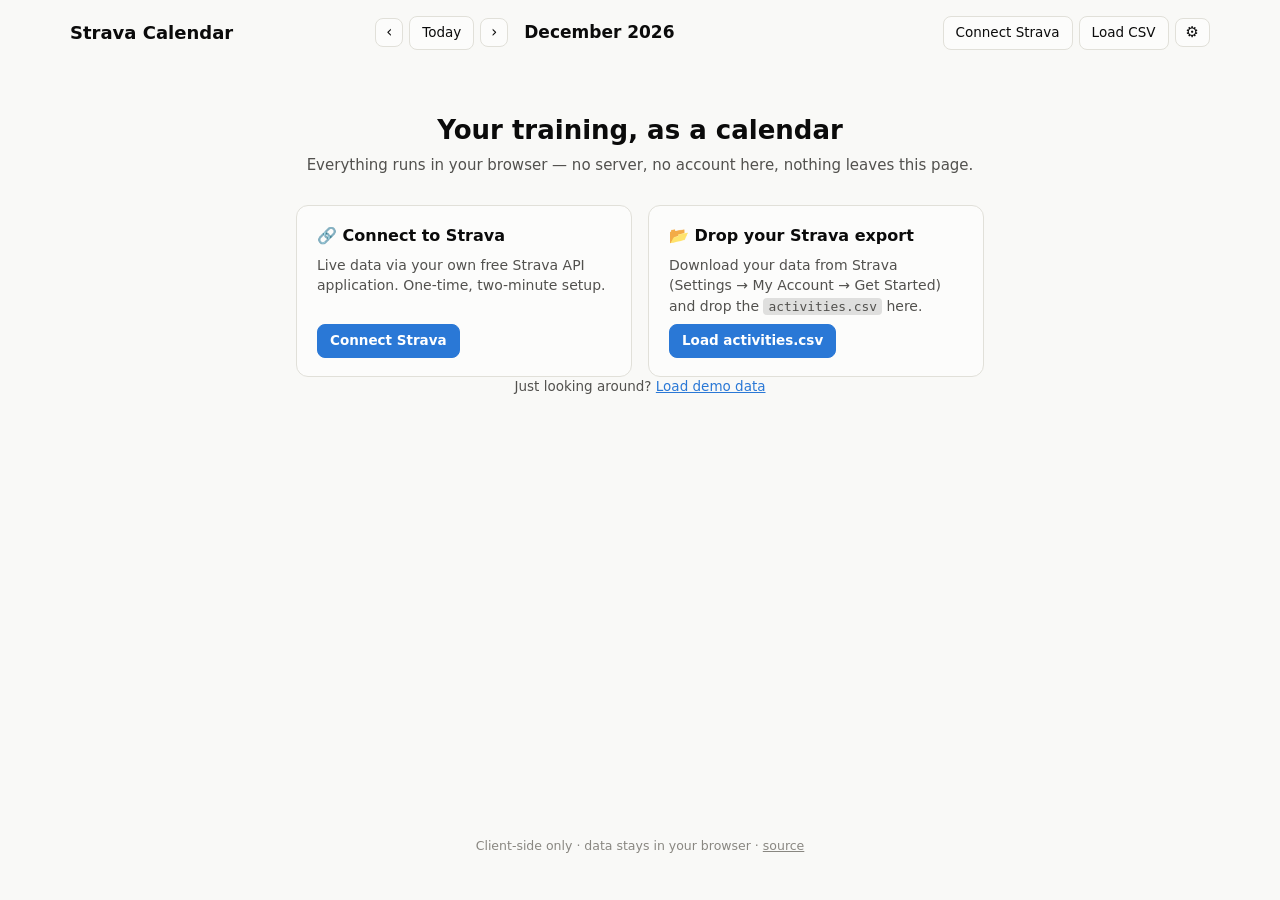
==== index.html @ 4ffb2984 "Add Strava connection diagnostics to Settings Test button reports the athlete, the scopes Strava act" ====
<!DOCTYPE html>
<html lang="en">
<head>
  <meta charset="UTF-8">
  <meta name="viewport" content="width=device-width, initial-scale=1.0">
  <meta name="color-scheme" content="light dark">
  <title>Strava Calendar</title>
  <link rel="stylesheet" href="css/style.css">
  <link rel="icon" href="data:image/svg+xml,%3Csvg xmlns='http://www.w3.org/2000/svg' viewBox='0 0 100 100'%3E%3Ctext y='.9em' font-size='90'%3E%F0%9F%93%85%3C/text%3E%3C/svg%3E">
</head>
<body>
  <div class="app">
    <header class="topbar">
      <div class="topbar-left">
        <h1 class="app-title">Strava Calendar</h1>
        <span class="source-badge" id="source-badge" hidden></span>
      </div>
      <nav class="month-nav" aria-label="Month navigation">
        <button class="btn btn-icon" id="btn-prev" title="Previous month" aria-label="Previous month">&#x2039;</button>
        <button class="btn" id="btn-today">Today</button>
        <button class="btn btn-icon" id="btn-next" title="Next month" aria-label="Next month">&#x203A;</button>
        <h2 class="month-title" id="month-title" aria-live="polite"></h2>
      </nav>
      <div class="topbar-right">
        <button class="btn" id="btn-refresh" title="Re-fetch this month from Strava" hidden>&#x21bb; Refresh</button>
        <button class="btn" id="btn-connect">Connect Strava</button>
        <button class="btn" id="btn-csv">Load CSV</button>
        <button class="btn btn-icon" id="btn-settings" title="Settings" aria-label="Settings">&#x2699;&#xFE0E;</button>
      </div>
    </header>

    <main>
      <section class="empty-state" id="empty-state" hidden>
        <h2>Your training, as a calendar</h2>
        <p>Everything runs in your browser — no server, no account here, nothing leaves this page.</p>
        <div class="empty-cards">
          <div class="empty-card">
            <h3>&#x1F517; Connect to Strava</h3>
            <p>Live data via your own free Strava API application. One-time, two-minute setup.</p>
            <button class="btn btn-primary" id="btn-connect-hero">Connect Strava</button>
          </div>
          <div class="empty-card">
            <h3>&#x1F4C2; Drop your Strava export</h3>
            <p>Download your data from Strava (Settings &#x2192; My Account &#x2192; Get Started) and drop the <code>activities.csv</code> here.</p>
            <button class="btn btn-primary" id="btn-csv-hero">Load activities.csv</button>
          </div>
        </div>
        <p class="empty-footnote">Just looking around? <a href="#" id="link-demo">Load demo data</a></p>
      </section>

      <section id="calendar-section" hidden>
        <div class="legend" id="legend" aria-label="Sport legend"></div>
        <div class="calendar" id="calendar" role="grid" aria-label="Activity calendar"></div>
        <div class="summary" id="summary" aria-label="Monthly totals"></div>
      </section>

      <div class="notice" id="notice" hidden></div>
    </main>

    <footer class="pagefoot">
      <p>Client-side only &#183; data stays in your browser &#183;
        <a href="https://github.com/ChunkLightTuna/Strava-calendar-view">source</a></p>
    </footer>
  </div>

  <div class="drop-overlay" id="drop-overlay" hidden>
    <div class="drop-overlay-inner">Drop <code>activities.csv</code> to load</div>
  </div>

  <input type="file" id="file-input" accept=".csv,text/csv" hidden>

  <dialog class="modal" id="connect-modal">
    <form method="dialog" class="modal-body" id="connect-form">
      <h2>Connect your Strava account</h2>
      <p>Strava's API needs an "application" to authorize against. Because this site has no server,
         you use <strong>your own</strong> free API application — your credentials stay in this browser.</p>
      <ol class="setup-steps">
        <li>Open <a href="https://www.strava.com/settings/api" target="_blank" rel="noopener">strava.com/settings/api</a> and create an application (any name/category).</li>
        <li>Set <strong>Authorization Callback Domain</strong> to <code id="callback-domain"></code></li>
        <li>Copy the Client ID and Client Secret below.</li>
      </ol>
      <label>Client ID
        <input type="text" id="input-client-id" inputmode="numeric" autocomplete="off" required placeholder="e.g. 123456">
      </label>
      <label>Client Secret
        <input type="password" id="input-client-secret" autocomplete="off" required placeholder="40-character hex string">
      </label>
      <p class="modal-hint">Stored only in this browser's localStorage. This page never sends them anywhere except directly to strava.com.</p>
      <div class="modal-actions">
        <button class="btn" value="cancel" formnovalidate>Cancel</button>
        <button class="btn btn-primary" value="connect" id="btn-do-connect">Authorize with Strava</button>
      </div>
    </form>
  </dialog>

  <dialog class="modal" id="settings-modal">
    <form method="dialog" class="modal-body">
      <h2>Settings</h2>
      <label>Units
        <select id="select-units">
          <option value="metric">Kilometers</option>
          <option value="imperial">Miles</option>
        </select>
      </label>
      <label>Week starts on
        <select id="select-week-start">
          <option value="1">Monday</option>
          <option value="0">Sunday</option>
        </select>
      </label>
      <label>Theme
        <select id="select-theme">
          <option value="auto">System</option>
          <option value="light">Light</option>
          <option value="dark">Dark</option>
        </select>
      </label>
      <div class="diag" id="diag-section">
        <button type="button" class="btn" id="btn-diagnostics">Test Strava connection</button>
        <div class="diag-output" id="diag-output" hidden></div>
      </div>
      <div class="modal-actions modal-actions-split">
        <button type="button" class="btn btn-danger" id="btn-disconnect">Disconnect &amp; clear data</button>
        <button class="btn btn-primary" value="close">Done</button>
      </div>
    </form>
  </dialog>

  <dialog class="modal modal-wide" id="detail-modal">
    <div class="modal-body">
      <h2 id="detail-title"></h2>
      <p class="detail-sub" id="detail-sub"></p>
      <div class="detail-map" id="detail-map" hidden></div>
      <div class="detail-stats" id="detail-stats"></div>
      <div class="modal-actions modal-actions-split">
        <a class="btn" id="detail-strava-link" target="_blank" rel="noopener">View on Strava &#x2197;</a>
        <button class="btn btn-primary" id="btn-detail-close">Close</button>
      </div>
    </div>
  </dialog>

  <div class="tooltip" id="tooltip" role="tooltip" hidden></div>

  <script type="module" src="js/app.js"></script>
</body>
</html>
---- css/style.css ----
/* Strava Calendar — client-side static site styles.
   Palette: validated categorical slots; dark values are re-stepped, not flipped. */

:root {
  color-scheme: light;
  --surface-1: #fcfcfb;
  --page: #f9f9f7;
  --text-primary: #0b0b0b;
  --text-secondary: #52514e;
  --text-muted: #898781;
  --grid-line: #e1e0d9;
  --baseline: #c3c2b7;
  --ring: rgba(11, 11, 11, 0.10);
  --accent: #2a78d6;
  --danger: #d03b3b;

  --sport-run: #2a78d6;      /* slot 1 blue */
  --sport-ride: #008300;     /* slot 2 green */
  --sport-paddle: #e87ba4;   /* slot 3 magenta */
  --sport-walk: #eda100;     /* slot 4 yellow */
  --sport-swim: #1baf7a;     /* slot 5 aqua */
  --sport-strength: #eb6834; /* slot 6 orange */
  --sport-winter: #4a3aa7;   /* slot 7 violet */
  --sport-other: #898781;    /* muted */
}

@media (prefers-color-scheme: dark) {
  :root:where(:not([data-theme="light"])) {
    color-scheme: dark;
    --surface-1: #1a1a19;
    --page: #0d0d0d;
    --text-primary: #ffffff;
    --text-secondary: #c3c2b7;
    --text-muted: #898781;
    --grid-line: #2c2c2a;
    --baseline: #383835;
    --ring: rgba(255, 255, 255, 0.10);
    --accent: #3987e5;
    --danger: #e66767;

    --sport-run: #3987e5;
    --sport-ride: #008300;
    --sport-paddle: #d55181;
    --sport-walk: #c98500;
    --sport-swim: #199e70;
    --sport-strength: #d95926;
    --sport-winter: #9085e9;
    --sport-other: #898781;
  }
}
:root[data-theme="dark"] {
  color-scheme: dark;
  --surface-1: #1a1a19;
  --page: #0d0d0d;
  --text-primary: #ffffff;
  --text-secondary: #c3c2b7;
  --text-muted: #898781;
  --grid-line: #2c2c2a;
  --baseline: #383835;
  --ring: rgba(255, 255, 255, 0.10);
  --accent: #3987e5;
  --danger: #e66767;

  --sport-run: #3987e5;
  --sport-ride: #008300;
  --sport-paddle: #d55181;
  --sport-walk: #c98500;
  --sport-swim: #199e70;
  --sport-strength: #d95926;
  --sport-winter: #9085e9;
  --sport-other: #898781;
}

* { box-sizing: border-box; }

body {
  margin: 0;
  font-family: system-ui, -apple-system, "Segoe UI", sans-serif;
  background: var(--page);
  color: var(--text-primary);
  font-size: 15px;
  line-height: 1.45;
}

.app {
  max-width: 1180px;
  margin: 0 auto;
  padding: 16px 20px 32px;
  display: flex;
  flex-direction: column;
  min-height: 100vh;
}

main { flex: 1; }

a { color: var(--accent); }

/* ---------- top bar ---------- */

.topbar {
  display: flex;
  align-items: center;
  gap: 16px;
  flex-wrap: wrap;
  padding-bottom: 14px;
}

.topbar-left { display: flex; align-items: center; gap: 10px; }
.app-title { font-size: 18px; font-weight: 700; margin: 0; }

.source-badge {
  font-size: 12px;
  color: var(--text-secondary);
  border: 1px solid var(--grid-line);
  border-radius: 999px;
  padding: 2px 10px;
  background: var(--surface-1);
}

.month-nav { display: flex; align-items: center; gap: 6px; margin: 0 auto; }
.month-title { font-size: 17px; font-weight: 650; margin: 0 0 0 10px; min-width: 12ch; }

.topbar-right { display: flex; align-items: center; gap: 6px; margin-left: auto; }

.btn {
  font: inherit;
  font-size: 13.5px;
  color: var(--text-primary);
  background: var(--surface-1);
  border: 1px solid var(--grid-line);
  border-radius: 8px;
  padding: 6px 12px;
  cursor: pointer;
}
.btn:hover { border-color: var(--baseline); }
.btn-icon { padding: 6px 10px; font-size: 15px; line-height: 1; }
.btn-primary { background: var(--accent); border-color: var(--accent); color: #fff; font-weight: 600; }
.btn-primary:hover { filter: brightness(1.08); border-color: var(--accent); }
.btn-danger { color: var(--danger); border-color: var(--danger); background: transparent; }

/* ---------- empty state ---------- */

.empty-state {
  text-align: center;
  padding: 48px 16px 24px;
  max-width: 720px;
  margin: 0 auto;
}
.empty-state h2 { font-size: 26px; margin: 0 0 6px; }
.empty-state > p { color: var(--text-secondary); margin: 0 0 28px; }

.empty-cards { display: grid; grid-template-columns: 1fr 1fr; gap: 16px; text-align: left; }
@media (max-width: 640px) { .empty-cards { grid-template-columns: 1fr; } }

.empty-card {
  background: var(--surface-1);
  border: 1px solid var(--grid-line);
  border-radius: 12px;
  padding: 18px 20px;
  display: flex;
  flex-direction: column;
  gap: 8px;
}
.empty-card h3 { margin: 0; font-size: 16px; }
.empty-card p { margin: 0; color: var(--text-secondary); font-size: 14px; flex: 1; }
.empty-card .btn { align-self: flex-start; }

.empty-footnote { color: var(--text-muted); font-size: 13.5px; margin-top: 24px; }

/* ---------- legend ---------- */

.legend {
  display: flex;
  flex-wrap: wrap;
  gap: 4px 16px;
  padding: 2px 2px 10px;
  color: var(--text-secondary);
  font-size: 13px;
}
.legend:empty { display: none; }
.legend-item { display: inline-flex; align-items: center; gap: 6px; }

.dot {
  display: inline-block;
  width: 9px;
  height: 9px;
  border-radius: 50%;
  flex: none;
}
.dot-run { background: var(--sport-run); }
.dot-ride { background: var(--sport-ride); }
.dot-paddle { background: var(--sport-paddle); }
.dot-walk { background: var(--sport-walk); }
.dot-swim { background: var(--sport-swim); }
.dot-strength { background: var(--sport-strength); }
.dot-winter { background: var(--sport-winter); }
.dot-other { background: var(--sport-other); }

/* ---------- calendar ---------- */

.calendar {
  background: var(--surface-1);
  border: 1px solid var(--grid-line);
  border-radius: 12px;
  overflow: hidden;
}

.cal-head {
  display: grid;
  grid-template-columns: repeat(7, 1fr);
  border-bottom: 1px solid var(--grid-line);
}
.cal-head-cell {
  padding: 8px 10px;
  font-size: 12px;
  font-weight: 600;
  letter-spacing: 0.04em;
  text-transform: uppercase;
  color: var(--text-muted);
}

.cal-grid { display: grid; grid-template-columns: repeat(7, 1fr); }

.cal-cell {
  min-height: 108px;
  padding: 6px;
  border-top: 1px solid var(--grid-line);
  border-left: 1px solid var(--grid-line);
  display: flex;
  flex-direction: column;
  gap: 2px; /* surface gap between adjacent chips */
}
.cal-grid .cal-cell:nth-child(-n + 7) { border-top: none; }
.cal-grid .cal-cell:nth-child(7n + 1) { border-left: none; }
.cal-cell-blank { background: var(--page); }

.cal-daynum {
  align-self: flex-end;
  font-size: 12.5px;
  color: var(--text-muted);
  font-variant-numeric: tabular-nums;
  padding: 1px 5px;
  border-radius: 999px;
}
.cal-cell-today .cal-daynum {
  background: var(--accent);
  color: #fff;
  font-weight: 700;
}

/* ---------- activity chips ---------- */

.chip {
  display: flex;
  align-items: flex-start;
  gap: 6px;
  margin: 0;
  padding: 3px 6px 3px 4px;
  border: none;
  border-radius: 7px;
  border-left: 4px solid var(--baseline);
  background: color-mix(in srgb, var(--surface-1) 96%, var(--text-primary));
  text-decoration: none;
  text-align: left;
  font: inherit;
  color: var(--text-primary);
  font-size: 12px;
  line-height: 1.3;
  cursor: pointer;
  width: 100%;
}
.chip:hover { background: color-mix(in srgb, var(--surface-1) 90%, var(--text-primary)); }

.chip-run { border-left-color: var(--sport-run); }
.chip-ride { border-left-color: var(--sport-ride); }
.chip-paddle { border-left-color: var(--sport-paddle); }
.chip-walk { border-left-color: var(--sport-walk); }
.chip-swim { border-left-color: var(--sport-swim); }
.chip-strength { border-left-color: var(--sport-strength); }
.chip-winter { border-left-color: var(--sport-winter); }
.chip-other { border-left-color: var(--sport-other); }

.chip-icon { flex: none; font-size: 12px; }
.chip-body { min-width: 0; display: flex; flex-direction: column; }
.chip-name {
  font-weight: 600;
  white-space: nowrap;
  overflow: hidden;
  text-overflow: ellipsis;
}
.chip-meta { color: var(--text-secondary); font-size: 11.5px; font-variant-numeric: tabular-nums; }

@media (max-width: 720px) {
  .cal-cell { min-height: 72px; padding: 4px; }
  .chip-name { display: none; }
  .chip { padding: 2px 4px; }
}

/* ---------- summary tiles ---------- */

.summary {
  display: grid;
  grid-template-columns: repeat(auto-fill, minmax(160px, 1fr));
  gap: 10px;
  margin-top: 14px;
}
.summary:empty { display: none; }

.tile {
  background: var(--surface-1);
  border: 1px solid var(--grid-line);
  border-radius: 12px;
  padding: 12px 14px;
  display: flex;
  flex-direction: column;
  gap: 2px;
}
.tile-label {
  font-size: 12px;
  font-weight: 600;
  letter-spacing: 0.03em;
  text-transform: uppercase;
  color: var(--text-secondary);
  display: inline-flex;
  align-items: center;
  gap: 6px;
}
.tile-value { font-size: 22px; font-weight: 700; }
.tile-sub { font-size: 12.5px; color: var(--text-muted); font-variant-numeric: tabular-nums; }

/* ---------- tooltip ---------- */

.tooltip {
  position: fixed;
  z-index: 50;
  max-width: 280px;
  background: var(--surface-1);
  border: 1px solid var(--grid-line);
  box-shadow: 0 4px 16px rgba(0, 0, 0, 0.18);
  border-radius: 10px;
  padding: 10px 12px;
  font-size: 12.5px;
  pointer-events: none;
  display: flex;
  flex-direction: column;
  gap: 4px;
}
.tooltip strong { font-size: 13px; }
.tt-type { color: var(--text-secondary); display: inline-flex; align-items: center; gap: 6px; }
.tt-grid {
  display: grid;
  grid-template-columns: auto 1fr;
  gap: 2px 12px;
  margin-top: 2px;
}
.tt-k { color: var(--text-muted); }
.tt-v { font-variant-numeric: tabular-nums; text-align: right; }

/* ---------- notice / errors ---------- */

.notice {
  margin: 12px auto;
  max-width: 720px;
  background: var(--surface-1);
  border: 1px solid var(--danger);
  border-radius: 10px;
  padding: 10px 14px;
  color: var(--text-primary);
  font-size: 14px;
}

/* ---------- modals ---------- */

.modal {
  border: 1px solid var(--grid-line);
  border-radius: 14px;
  background: var(--surface-1);
  color: var(--text-primary);
  padding: 0;
  max-width: 520px;
  width: calc(100vw - 40px);
}
.modal::backdrop { background: rgba(0, 0, 0, 0.45); }
.modal-body { padding: 20px 22px; display: flex; flex-direction: column; gap: 12px; }
.modal-body h2 { margin: 0; font-size: 18px; }
.modal-body p { margin: 0; color: var(--text-secondary); font-size: 14px; }
.setup-steps { margin: 0; padding-left: 20px; color: var(--text-secondary); font-size: 14px; }
.setup-steps li { margin-bottom: 4px; }

.modal-body label {
  display: flex;
  flex-direction: column;
  gap: 4px;
  font-size: 13px;
  font-weight: 600;
  color: var(--text-secondary);
}
.modal-body input, .modal-body select {
  font: inherit;
  font-size: 14px;
  padding: 7px 10px;
  border: 1px solid var(--baseline);
  border-radius: 8px;
  background: var(--page);
  color: var(--text-primary);
}
.modal-hint { font-size: 12.5px !important; color: var(--text-muted) !important; }

.diag { display: flex; flex-direction: column; gap: 8px; }
.diag .btn { align-self: flex-start; }
.diag-output {
  font-size: 13px;
  background: var(--page);
  border: 1px solid var(--grid-line);
  border-radius: 8px;
  padding: 10px 12px;
  display: flex;
  flex-direction: column;
  gap: 4px;
  word-break: break-word;
}
.diag-ok { color: var(--text-secondary); }
.diag-fail { color: var(--danger); }

.modal-actions { display: flex; justify-content: flex-end; gap: 8px; margin-top: 4px; }
.modal-actions-split { justify-content: space-between; }
.modal-actions-split > :last-child { margin-left: auto; }

/* ---------- activity detail ---------- */

.modal-wide { max-width: 640px; }

.detail-sub {
  display: inline-flex;
  align-items: center;
  gap: 6px;
}

.detail-map {
  height: 300px;
  border-radius: 10px;
  overflow: hidden;
  border: 1px solid var(--grid-line);
  background: var(--page);
  color: var(--sport-strength); /* SVG-fallback route stroke */
}
.detail-map .route-svg { width: 100%; height: 100%; }

.detail-stats {
  display: grid;
  grid-template-columns: repeat(auto-fill, minmax(150px, 1fr));
  gap: 8px 16px;
}
.detail-stat { display: flex; flex-direction: column; }
.detail-stat-k {
  font-size: 11.5px;
  font-weight: 600;
  letter-spacing: 0.03em;
  text-transform: uppercase;
  color: var(--text-muted);
}
.detail-stat-v { font-size: 16px; font-weight: 650; font-variant-numeric: tabular-nums; }

#detail-strava-link { text-decoration: none; }

/* ---------- drag & drop overlay ---------- */

.drop-overlay {
  position: fixed;
  inset: 0;
  z-index: 100;
  background: rgba(0, 0, 0, 0.5);
  display: flex;
  align-items: center;
  justify-content: center;
}
.drop-overlay-inner {
  background: var(--surface-1);
  border: 2px dashed var(--accent);
  border-radius: 16px;
  padding: 32px 48px;
  font-size: 18px;
  font-weight: 600;
}

.pagefoot { text-align: center; color: var(--text-muted); font-size: 12.5px; margin-top: 24px; }
.pagefoot a { color: inherit; }

code {
  background: color-mix(in srgb, var(--surface-1) 88%, var(--text-primary));
  border-radius: 4px;
  padding: 1px 5px;
  font-size: 0.92em;
}

[hidden] { display: none !important; }
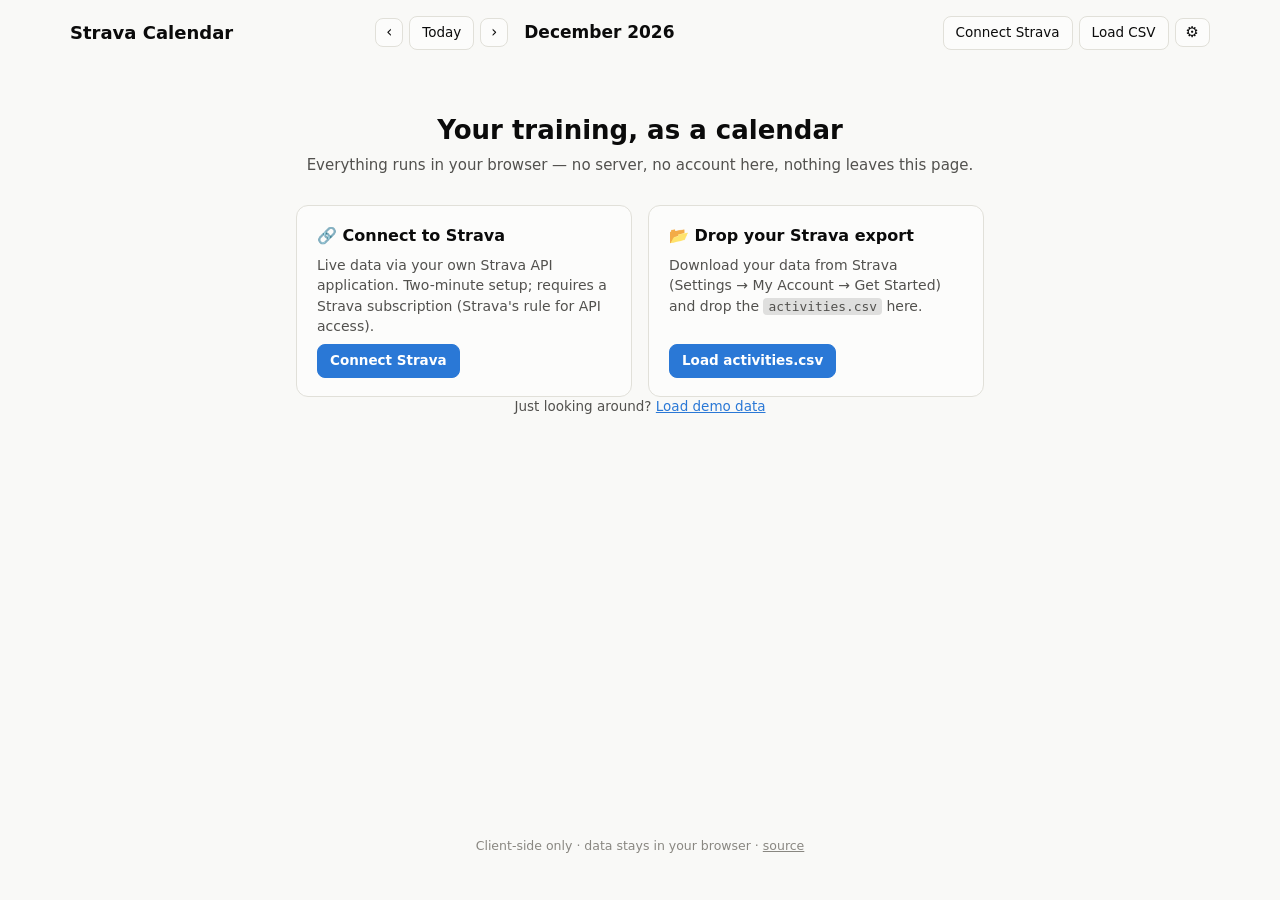
==== commit 9cade274: "Explain Strava's inactive-app 403 (subscription requirement) in the UI Strava deactivates API applic" ====
--- a/index.html
+++ b/index.html
@@ -36,7 +36,7 @@
         <div class="empty-cards">
           <div class="empty-card">
             <h3>&#x1F517; Connect to Strava</h3>
-            <p>Live data via your own free Strava API application. One-time, two-minute setup.</p>
+            <p>Live data via your own Strava API application. Two-minute setup; requires a Strava subscription (Strava's rule for API access).</p>
             <button class="btn btn-primary" id="btn-connect-hero">Connect Strava</button>
           </div>
           <div class="empty-card">
@@ -86,6 +86,7 @@
         <input type="password" id="input-client-secret" autocomplete="off" required placeholder="40-character hex string">
       </label>
       <p class="modal-hint">Stored only in this browser's localStorage. This page never sends them anywhere except directly to strava.com.</p>
+      <p class="modal-hint">&#9888;&#65038; Strava requires the app owner to have an <strong>active Strava subscription</strong> — without one the app shows as "inactive" and data requests fail. No subscription? Use the CSV export option instead; it works for everyone.</p>
       <div class="modal-actions">
         <button class="btn" value="cancel" formnovalidate>Cancel</button>
         <button class="btn btn-primary" value="connect" id="btn-do-connect">Authorize with Strava</button>
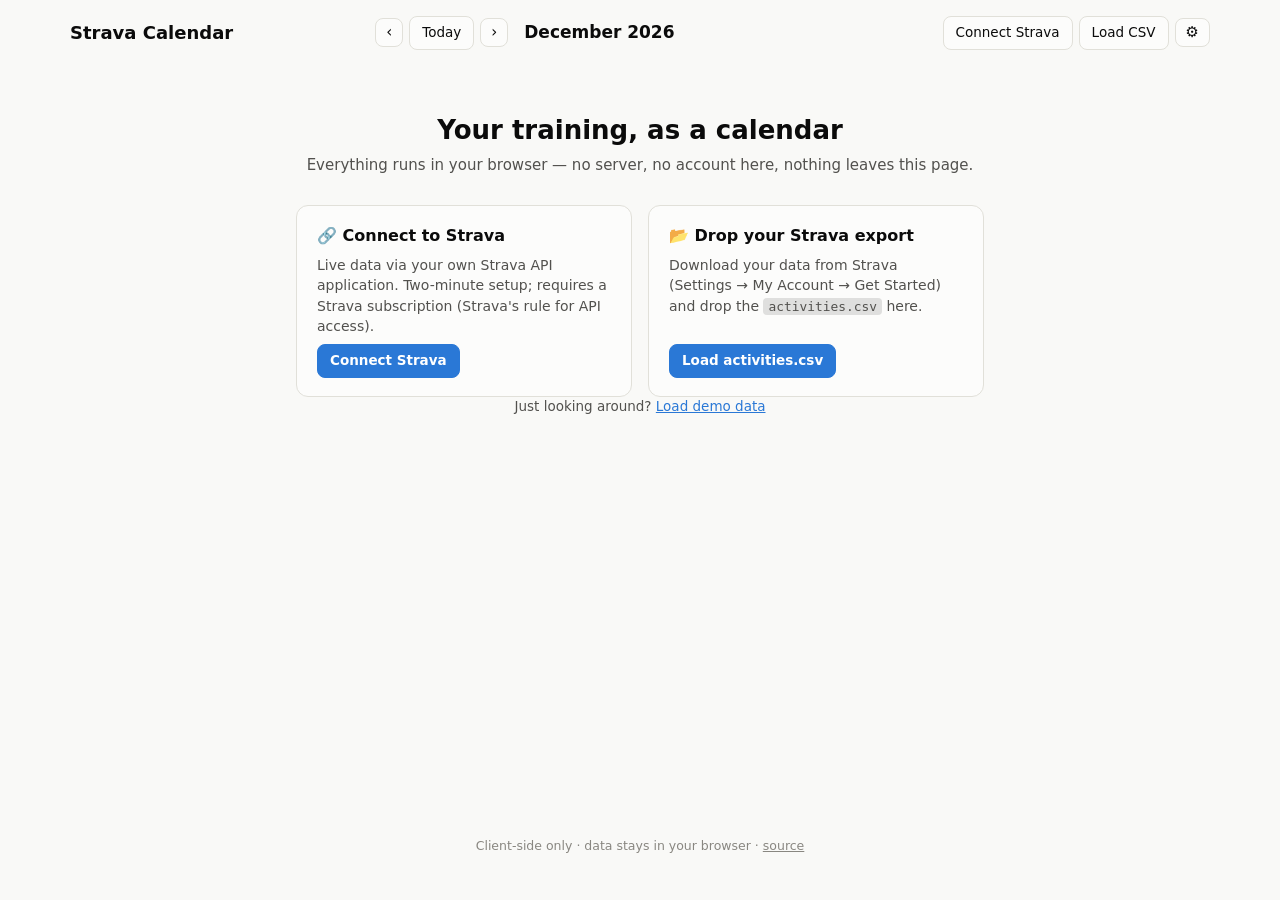
==== commit ab62f8b6: "Default to miles and Sunday week start Existing saved preferences are unaffected; the settings dropd" ====
--- a/index.html
+++ b/index.html
@@ -99,14 +99,14 @@
       <h2>Settings</h2>
       <label>Units
         <select id="select-units">
+          <option value="imperial">Miles</option>
           <option value="metric">Kilometers</option>
-          <option value="imperial">Miles</option>
         </select>
       </label>
       <label>Week starts on
         <select id="select-week-start">
+          <option value="0">Sunday</option>
           <option value="1">Monday</option>
-          <option value="0">Sunday</option>
         </select>
       </label>
       <label>Theme
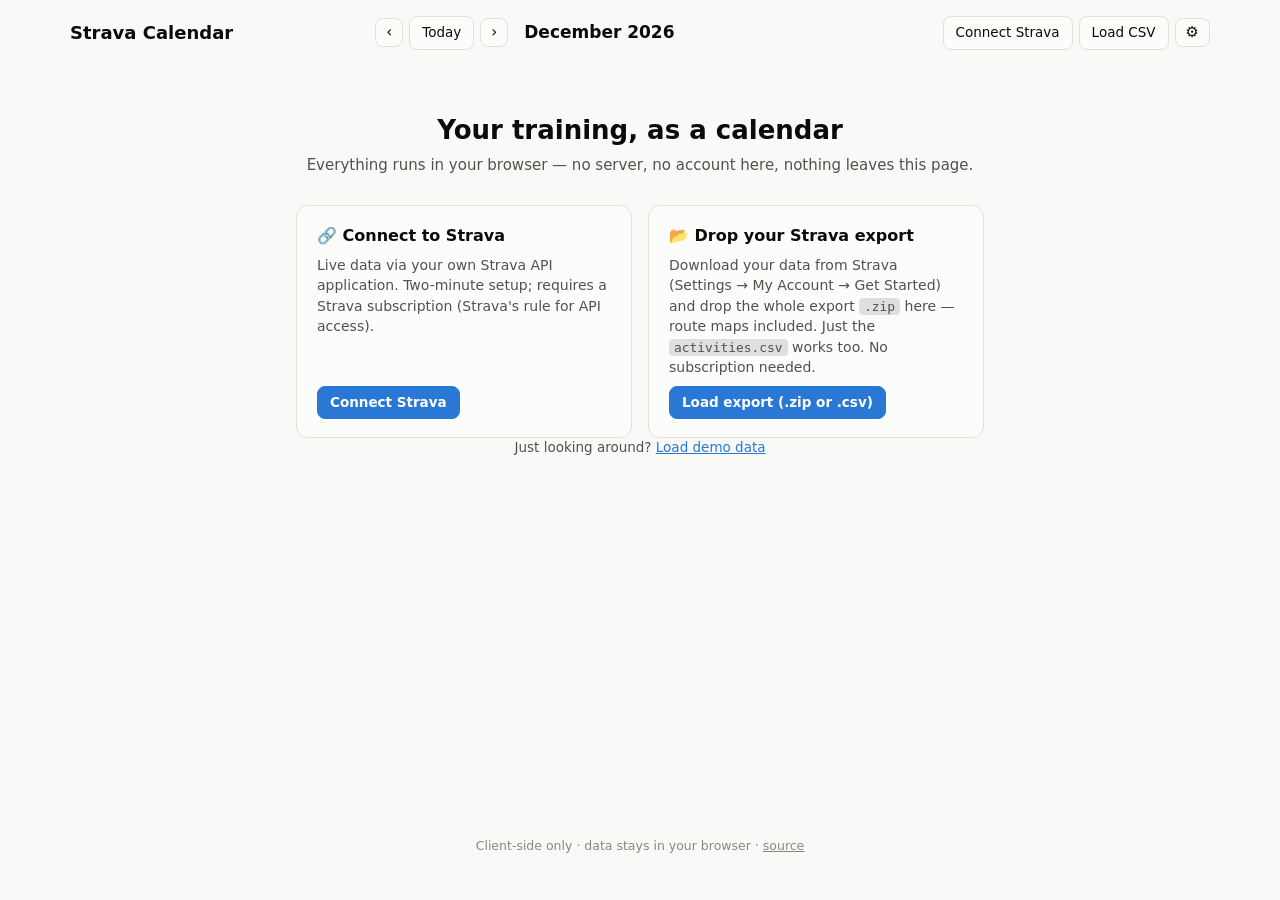
==== commit f372b145: "Accept the full Strava export ZIP, with route maps from GPX/TCX/FIT Drop the export archive itself i" ====
--- a/index.html
+++ b/index.html
@@ -41,8 +41,8 @@
           </div>
           <div class="empty-card">
             <h3>&#x1F4C2; Drop your Strava export</h3>
-            <p>Download your data from Strava (Settings &#x2192; My Account &#x2192; Get Started) and drop the <code>activities.csv</code> here.</p>
-            <button class="btn btn-primary" id="btn-csv-hero">Load activities.csv</button>
+            <p>Download your data from Strava (Settings &#x2192; My Account &#x2192; Get Started) and drop the whole export <code>.zip</code> here — route maps included. Just the <code>activities.csv</code> works too. No subscription needed.</p>
+            <button class="btn btn-primary" id="btn-csv-hero">Load export (.zip or .csv)</button>
           </div>
         </div>
         <p class="empty-footnote">Just looking around? <a href="#" id="link-demo">Load demo data</a></p>
@@ -64,10 +64,10 @@
   </div>
 
   <div class="drop-overlay" id="drop-overlay" hidden>
-    <div class="drop-overlay-inner">Drop <code>activities.csv</code> to load</div>
+    <div class="drop-overlay-inner">Drop your Strava export (<code>.zip</code> or <code>activities.csv</code>)</div>
   </div>
 
-  <input type="file" id="file-input" accept=".csv,text/csv" hidden>
+  <input type="file" id="file-input" accept=".csv,.zip,text/csv,application/zip" hidden>
 
   <dialog class="modal" id="connect-modal">
     <form method="dialog" class="modal-body" id="connect-form">
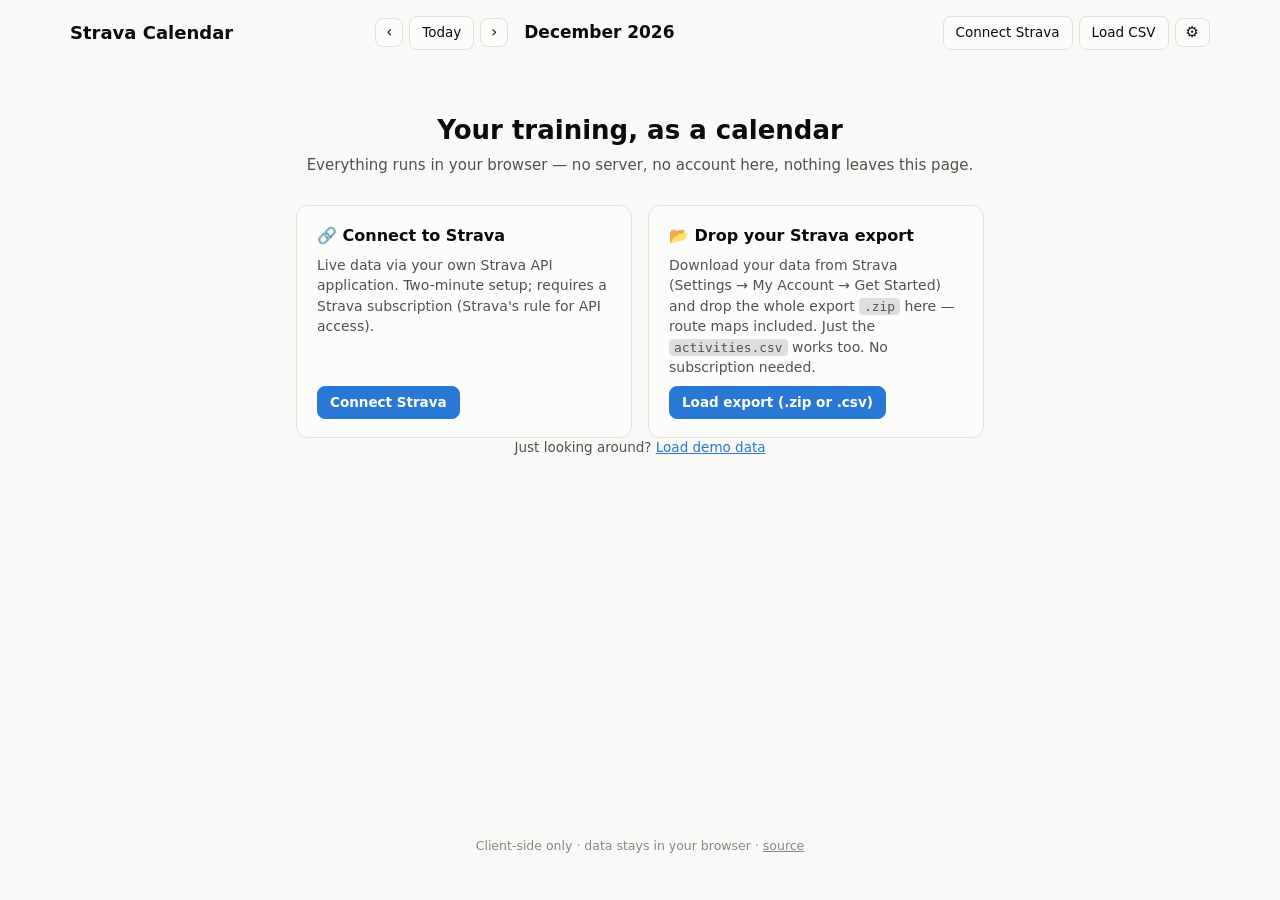
==== commit 8b9b3d2c: "Add statistics block: month comparisons and trend charts Below the per-sport tiles the calendar now " ====
--- a/index.html
+++ b/index.html
@@ -52,6 +52,7 @@
         <div class="legend" id="legend" aria-label="Sport legend"></div>
         <div class="calendar" id="calendar" role="grid" aria-label="Activity calendar"></div>
         <div class="summary" id="summary" aria-label="Monthly totals"></div>
+        <div id="stats"></div>
       </section>
 
       <div class="notice" id="notice" hidden></div>
--- a/css/style.css
+++ b/css/style.css
@@ -13,6 +13,7 @@
   --ring: rgba(11, 11, 11, 0.10);
   --accent: #2a78d6;
   --danger: #d03b3b;
+  --delta-up: #006300;
 
   --sport-run: #2a78d6;      /* slot 1 blue */
   --sport-ride: #008300;     /* slot 2 green */
@@ -37,6 +38,7 @@
     --ring: rgba(255, 255, 255, 0.10);
     --accent: #3987e5;
     --danger: #e66767;
+    --delta-up: #0ca30c;
 
     --sport-run: #3987e5;
     --sport-ride: #008300;
@@ -60,6 +62,7 @@
   --ring: rgba(255, 255, 255, 0.10);
   --accent: #3987e5;
   --danger: #e66767;
+  --delta-up: #0ca30c;
 
   --sport-run: #3987e5;
   --sport-ride: #008300;
@@ -328,6 +331,84 @@
 .tile-value { font-size: 22px; font-weight: 700; }
 .tile-sub { font-size: 12.5px; color: var(--text-muted); font-variant-numeric: tabular-nums; }
 
+/* ---------- statistics ---------- */
+
+.stats-block { margin-top: 20px; display: flex; flex-direction: column; gap: 12px; }
+
+.stats-head { display: flex; align-items: center; justify-content: space-between; gap: 12px; }
+.stats-title { margin: 0; font-size: 15px; font-weight: 650; }
+.stats-filter {
+  font: inherit;
+  font-size: 13.5px;
+  padding: 5px 8px;
+  border: 1px solid var(--grid-line);
+  border-radius: 8px;
+  background: var(--surface-1);
+  color: var(--text-primary);
+}
+.stats-empty { color: var(--text-muted); margin: 0; font-size: 14px; }
+
+.stats-tiles { margin-top: 0; }
+.tile-deltas { display: flex; flex-wrap: wrap; gap: 2px 12px; }
+.delta { font-weight: 650; font-variant-numeric: tabular-nums; }
+.delta-up { color: var(--delta-up); }
+.delta-down { color: var(--text-secondary); }
+.delta-na { color: var(--text-muted); }
+
+.charts {
+  display: grid;
+  grid-template-columns: repeat(auto-fit, minmax(320px, 1fr));
+  gap: 10px;
+}
+.chart-card {
+  margin: 0;
+  background: var(--surface-1);
+  border: 1px solid var(--grid-line);
+  border-radius: 12px;
+  padding: 14px 14px 10px;
+  display: flex;
+  flex-direction: column;
+  gap: 4px;
+  min-width: 0;
+}
+.chart-caption {
+  font-size: 12px;
+  font-weight: 600;
+  letter-spacing: 0.03em;
+  text-transform: uppercase;
+  color: var(--text-secondary);
+}
+.chart { width: 100%; height: auto; display: block; }
+.chart-grid { stroke: var(--grid-line); stroke-width: 1; }
+.chart-baseline { stroke: var(--baseline); stroke-width: 1; }
+.chart-tick { fill: var(--text-muted); font-size: 10.5px; }
+.chart-label { font-size: 11px; font-weight: 600; fill: var(--text-secondary); }
+.chart-label-accent { fill: var(--text-primary); }
+.chart-hit { fill: transparent; }
+.chart-hit:hover { fill: color-mix(in srgb, var(--text-primary) 6%, transparent); }
+
+.chart-line { stroke-width: 2; stroke-linejoin: round; stroke-linecap: round; }
+.chart-line.series-now { stroke: var(--accent); }
+.chart-line.series-prev { stroke: var(--text-muted); stroke-width: 1.5; }
+.chart-line.series-year { stroke: var(--text-muted); stroke-width: 1.5; stroke-dasharray: 5 4; }
+.chart-label.series-now { fill: var(--accent); }
+
+.legend-line { display: inline-block; width: 18px; height: 0; border-top: 2px solid var(--text-muted); }
+.legend-line.series-now { border-color: var(--accent); }
+.legend-line.series-year { border-top-style: dashed; }
+.legend-note { font-style: italic; }
+.chart-legend {
+  display: flex;
+  flex-wrap: wrap;
+  gap: 4px 16px;
+  color: var(--text-secondary);
+  font-size: 12.5px;
+}
+
+.chart-bar { fill: color-mix(in srgb, var(--accent) 45%, var(--surface-1)); }
+.chart-bar-current { fill: var(--accent); }
+.chart-bar:hover { fill: color-mix(in srgb, var(--accent) 75%, var(--surface-1)); }
+
 /* ---------- tooltip ---------- */
 
 .tooltip {
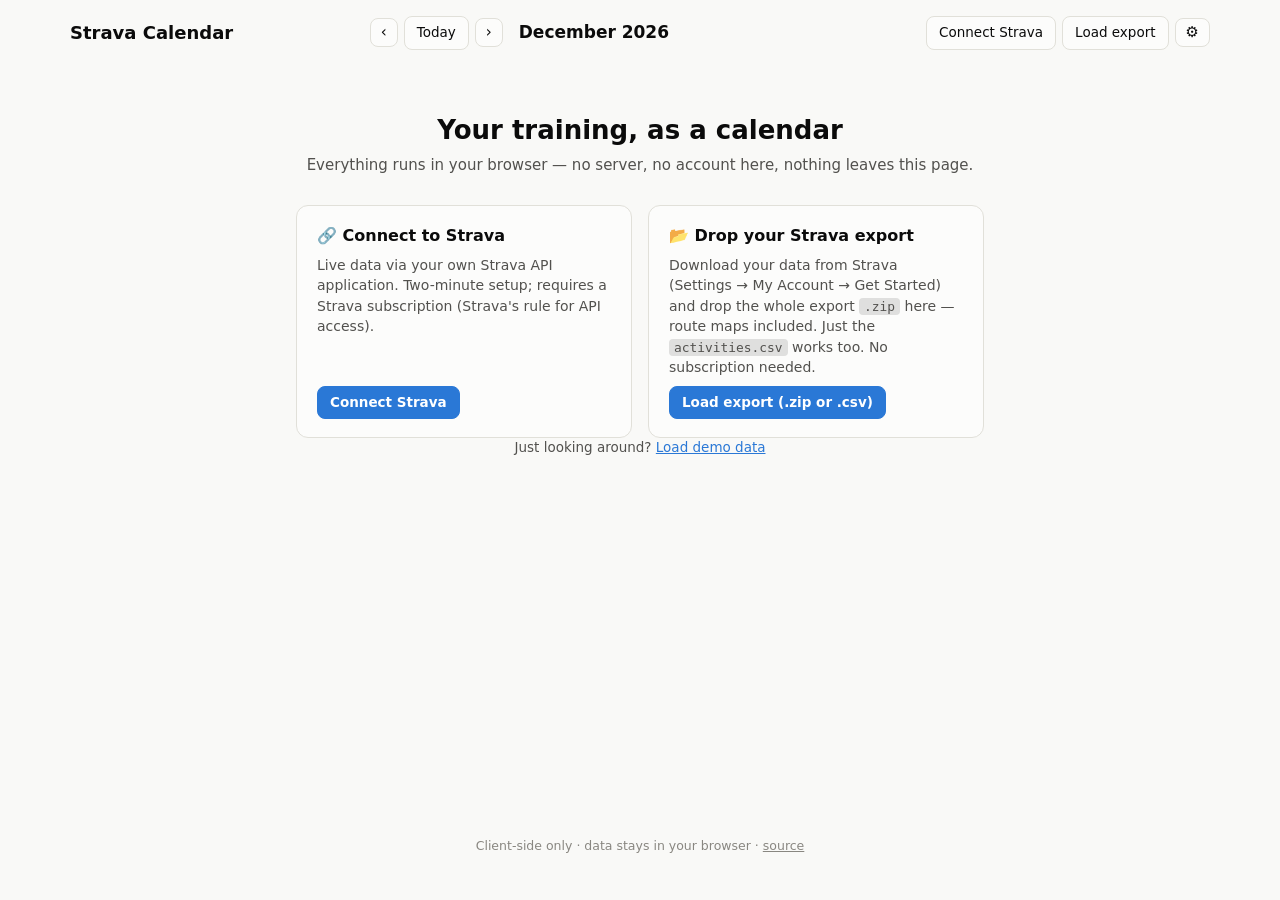
==== commit 04a13e85: "Rename top-bar button from Load CSV to Load export Co-Authored-By: Claude Fable 5 <noreply@anthropic" ====
--- a/index.html
+++ b/index.html
@@ -24,7 +24,7 @@
       <div class="topbar-right">
         <button class="btn" id="btn-refresh" title="Re-fetch this month from Strava" hidden>&#x21bb; Refresh</button>
         <button class="btn" id="btn-connect">Connect Strava</button>
-        <button class="btn" id="btn-csv">Load CSV</button>
+        <button class="btn" id="btn-csv" title="Load your Strava export (.zip or activities.csv)">Load export</button>
         <button class="btn btn-icon" id="btn-settings" title="Settings" aria-label="Settings">&#x2699;&#xFE0E;</button>
       </div>
     </header>
--- a/css/style.css
+++ b/css/style.css
@@ -208,6 +208,20 @@
   overflow: hidden;
 }
 
+@keyframes slide-from-right {
+  from { opacity: 0.35; transform: translateX(28px); }
+  to { opacity: 1; transform: none; }
+}
+@keyframes slide-from-left {
+  from { opacity: 0.35; transform: translateX(-28px); }
+  to { opacity: 1; transform: none; }
+}
+.calendar.slide-from-right { animation: slide-from-right 0.18s ease-out; }
+.calendar.slide-from-left { animation: slide-from-left 0.18s ease-out; }
+@media (prefers-reduced-motion: reduce) {
+  .calendar.slide-from-right, .calendar.slide-from-left { animation: none; }
+}
+
 .cal-head {
   display: grid;
   grid-template-columns: repeat(7, 1fr);
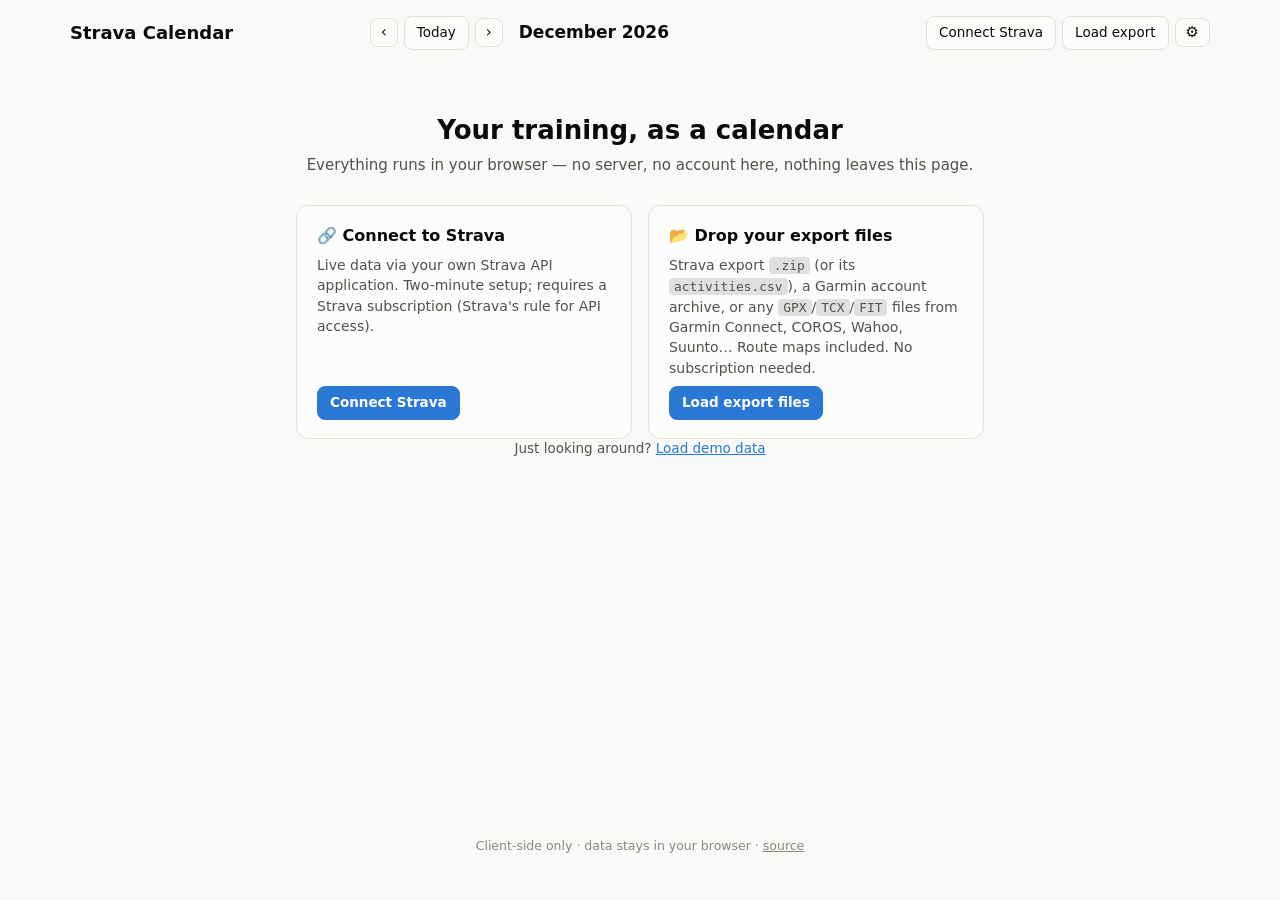
==== commit 7e3ebb72: "Support Garmin, COROS, and any GPX/TCX/FIT export files Beyond the Strava export, the page now accep" ====
--- a/index.html
+++ b/index.html
@@ -24,7 +24,7 @@
       <div class="topbar-right">
         <button class="btn" id="btn-refresh" title="Re-fetch this month from Strava" hidden>&#x21bb; Refresh</button>
         <button class="btn" id="btn-connect">Connect Strava</button>
-        <button class="btn" id="btn-csv" title="Load your Strava export (.zip or activities.csv)">Load export</button>
+        <button class="btn" id="btn-csv" title="Load a Strava/Garmin export .zip, GPX/TCX/FIT files, or activities.csv">Load export</button>
         <button class="btn btn-icon" id="btn-settings" title="Settings" aria-label="Settings">&#x2699;&#xFE0E;</button>
       </div>
     </header>
@@ -40,9 +40,9 @@
             <button class="btn btn-primary" id="btn-connect-hero">Connect Strava</button>
           </div>
           <div class="empty-card">
-            <h3>&#x1F4C2; Drop your Strava export</h3>
-            <p>Download your data from Strava (Settings &#x2192; My Account &#x2192; Get Started) and drop the whole export <code>.zip</code> here — route maps included. Just the <code>activities.csv</code> works too. No subscription needed.</p>
-            <button class="btn btn-primary" id="btn-csv-hero">Load export (.zip or .csv)</button>
+            <h3>&#x1F4C2; Drop your export files</h3>
+            <p>Strava export <code>.zip</code> (or its <code>activities.csv</code>), a Garmin account archive, or any <code>GPX</code>/<code>TCX</code>/<code>FIT</code> files from Garmin Connect, COROS, Wahoo, Suunto&#8230; Route maps included. No subscription needed.</p>
+            <button class="btn btn-primary" id="btn-csv-hero">Load export files</button>
           </div>
         </div>
         <p class="empty-footnote">Just looking around? <a href="#" id="link-demo">Load demo data</a></p>
@@ -65,10 +65,10 @@
   </div>
 
   <div class="drop-overlay" id="drop-overlay" hidden>
-    <div class="drop-overlay-inner">Drop your Strava export (<code>.zip</code> or <code>activities.csv</code>)</div>
+    <div class="drop-overlay-inner">Drop an export <code>.zip</code>, <code>GPX</code>/<code>TCX</code>/<code>FIT</code> files, or <code>activities.csv</code></div>
   </div>
 
-  <input type="file" id="file-input" accept=".csv,.zip,text/csv,application/zip" hidden>
+  <input type="file" id="file-input" accept=".csv,.zip,.gpx,.tcx,.fit,.gz,text/csv,application/zip" multiple hidden>
 
   <dialog class="modal" id="connect-modal">
     <form method="dialog" class="modal-body" id="connect-form">
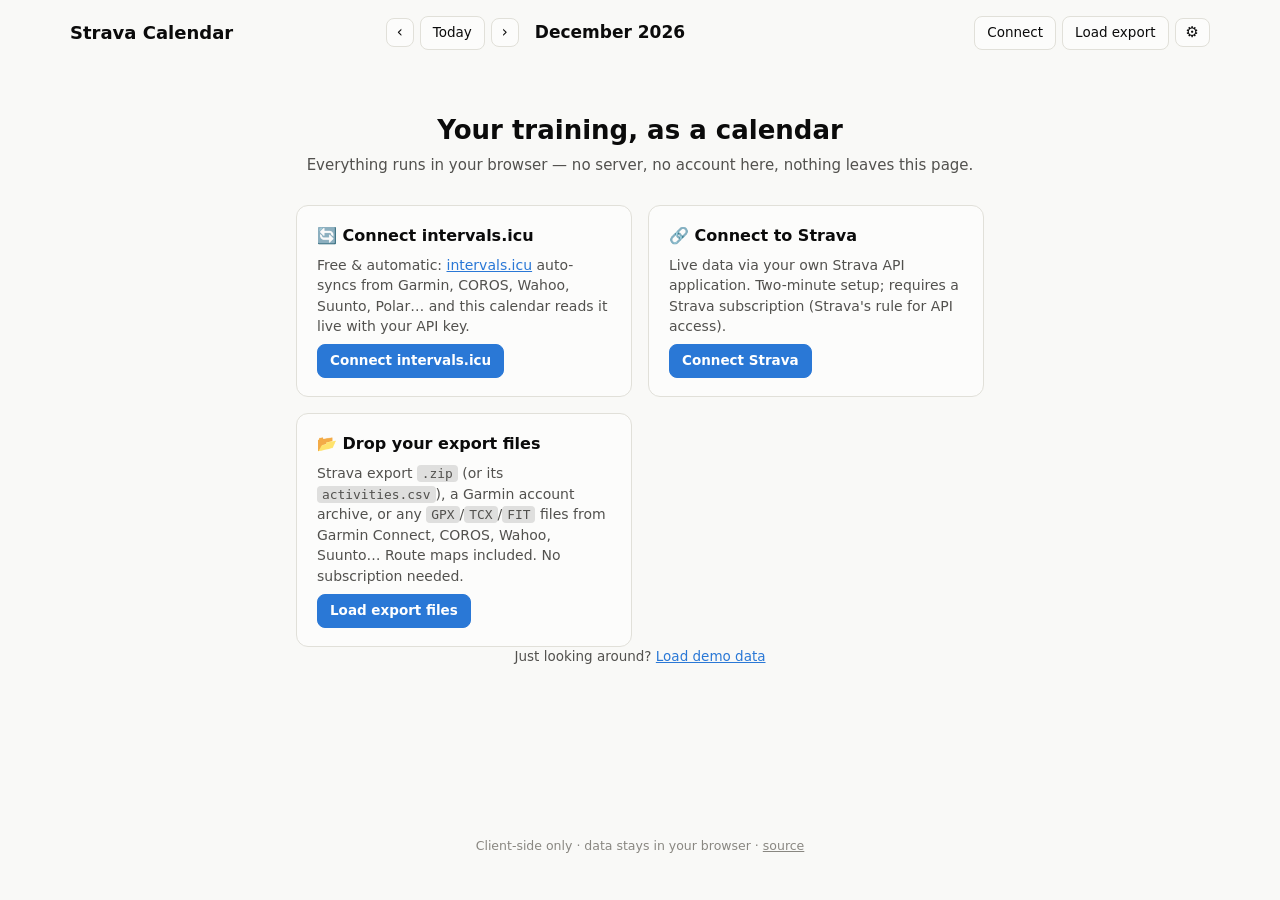
==== commit 17e2fb91: "Add intervals.icu as a live data source intervals.icu is a free training platform that auto-syncs fr" ====
--- a/index.html
+++ b/index.html
@@ -22,8 +22,8 @@
         <h2 class="month-title" id="month-title" aria-live="polite"></h2>
       </nav>
       <div class="topbar-right">
-        <button class="btn" id="btn-refresh" title="Re-fetch this month from Strava" hidden>&#x21bb; Refresh</button>
-        <button class="btn" id="btn-connect">Connect Strava</button>
+        <button class="btn" id="btn-refresh" title="Re-fetch this month" hidden>&#x21bb; Refresh</button>
+        <button class="btn" id="btn-connect">Connect</button>
         <button class="btn" id="btn-csv" title="Load a Strava/Garmin export .zip, GPX/TCX/FIT files, or activities.csv">Load export</button>
         <button class="btn btn-icon" id="btn-settings" title="Settings" aria-label="Settings">&#x2699;&#xFE0E;</button>
       </div>
@@ -34,6 +34,11 @@
         <h2>Your training, as a calendar</h2>
         <p>Everything runs in your browser — no server, no account here, nothing leaves this page.</p>
         <div class="empty-cards">
+          <div class="empty-card">
+            <h3>&#x1F504; Connect intervals.icu</h3>
+            <p>Free &amp; automatic: <a href="https://intervals.icu" target="_blank" rel="noopener">intervals.icu</a> auto-syncs from Garmin, COROS, Wahoo, Suunto, Polar&#8230; and this calendar reads it live with your API key.</p>
+            <button class="btn btn-primary" id="btn-icu-hero">Connect intervals.icu</button>
+          </div>
           <div class="empty-card">
             <h3>&#x1F517; Connect to Strava</h3>
             <p>Live data via your own Strava API application. Two-minute setup; requires a Strava subscription (Strava's rule for API access).</p>
@@ -69,6 +74,45 @@
   </div>
 
   <input type="file" id="file-input" accept=".csv,.zip,.gpx,.tcx,.fit,.gz,text/csv,application/zip" multiple hidden>
+
+  <dialog class="modal" id="chooser-modal">
+    <div class="modal-body">
+      <h2>Connect a data source</h2>
+      <button type="button" class="choice" id="choose-icu">
+        <strong>&#x1F504; intervals.icu</strong>
+        <span>Free &amp; automatic — syncs from Garmin, COROS, Wahoo, Suunto, Polar&#8230;</span>
+      </button>
+      <button type="button" class="choice" id="choose-strava">
+        <strong>&#x1F517; Strava API</strong>
+        <span>Your own Strava API app — requires a Strava subscription</span>
+      </button>
+      <div class="modal-actions">
+        <button type="button" class="btn" id="btn-chooser-cancel">Cancel</button>
+      </div>
+    </div>
+  </dialog>
+
+  <dialog class="modal" id="icu-modal">
+    <form method="dialog" class="modal-body" id="icu-form">
+      <h2>Connect intervals.icu</h2>
+      <p><a href="https://intervals.icu" target="_blank" rel="noopener">intervals.icu</a> is a free training platform that auto-syncs from Garmin, COROS, Wahoo, Suunto, Polar and more. This calendar reads it live — no manual exports.</p>
+      <ol class="setup-steps">
+        <li>Create a free intervals.icu account and link your watch platform under <strong>Settings</strong>.</li>
+        <li>Still in <a href="https://intervals.icu/settings" target="_blank" rel="noopener">Settings</a>, open <strong>Developer Settings</strong> and copy your <strong>Athlete ID</strong> and <strong>API Key</strong>.</li>
+      </ol>
+      <label>Athlete ID
+        <input type="text" id="input-icu-athlete" autocomplete="off" required placeholder="e.g. i12345">
+      </label>
+      <label>API Key
+        <input type="password" id="input-icu-key" autocomplete="off" required>
+      </label>
+      <p class="modal-hint">Stored only in this browser's localStorage. Only ever sent directly to intervals.icu.</p>
+      <div class="modal-actions">
+        <button class="btn" value="cancel" formnovalidate>Cancel</button>
+        <button class="btn btn-primary" value="connect">Connect</button>
+      </div>
+    </form>
+  </dialog>
 
   <dialog class="modal" id="connect-modal">
     <form method="dialog" class="modal-body" id="connect-form">
--- a/css/style.css
+++ b/css/style.css
@@ -501,6 +501,23 @@
 }
 .modal-hint { font-size: 12.5px !important; color: var(--text-muted) !important; }
 
+.choice {
+  font: inherit;
+  text-align: left;
+  display: flex;
+  flex-direction: column;
+  gap: 3px;
+  padding: 12px 14px;
+  border: 1px solid var(--grid-line);
+  border-radius: 10px;
+  background: var(--page);
+  color: var(--text-primary);
+  cursor: pointer;
+}
+.choice:hover { border-color: var(--accent); }
+.choice strong { font-size: 15px; }
+.choice span { color: var(--text-secondary); font-size: 13px; }
+
 .diag { display: flex; flex-direction: column; gap: 8px; }
 .diag .btn { align-self: flex-start; }
 .diag-output {
